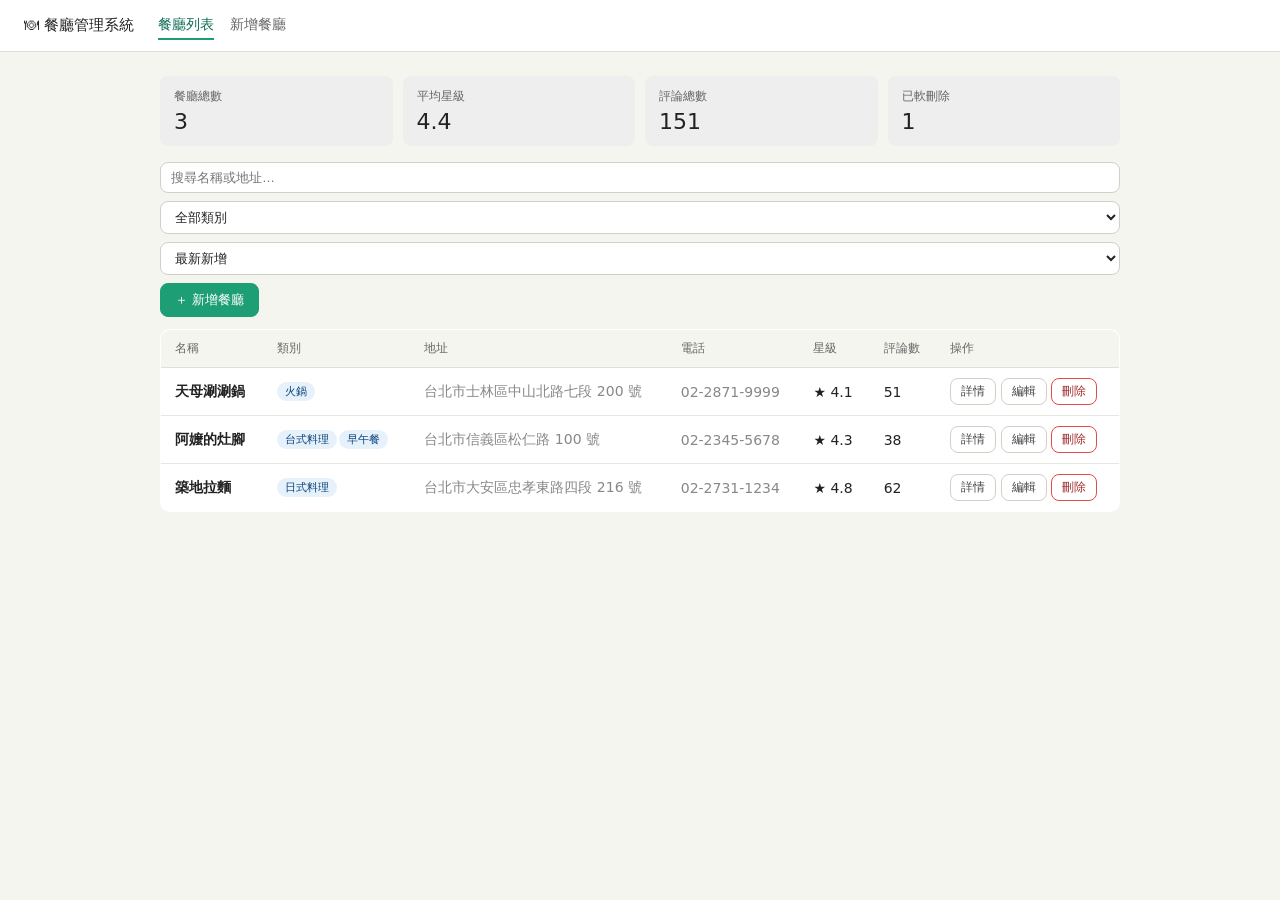
==== restaurant-management/index.html @ c37f197a "初版" ====
<!DOCTYPE html>
<html lang="zh-TW">

<head>
    <meta charset="UTF-8">
    <title>餐廳管理系統</title>
    <meta http-equiv="refresh" content="0;url=pages/list.html">
</head>

<body>
    <p>跳轉中… <a href="pages/list.html">點此前往</a></p>
</body>

</html>
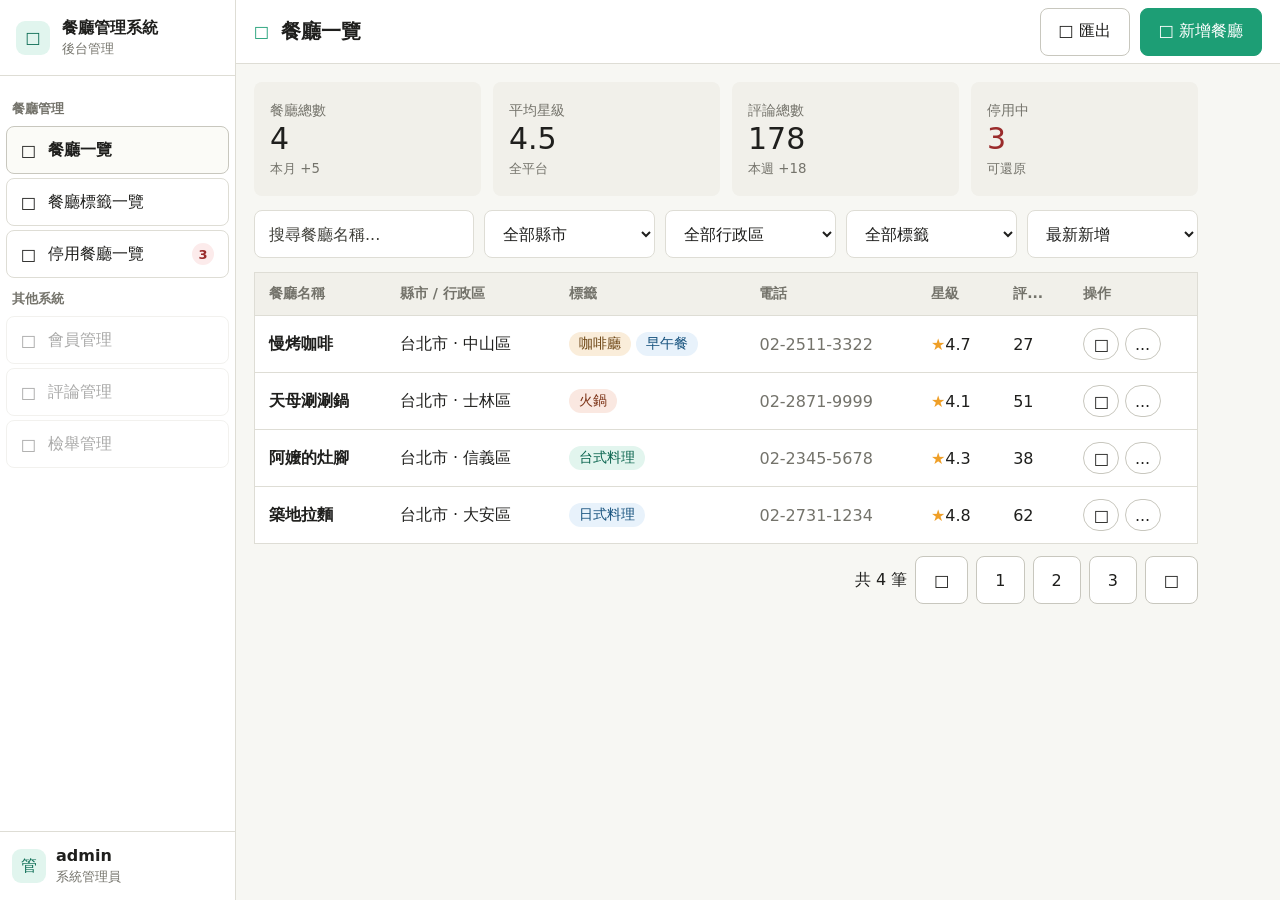
==== commit 5e5ff7c0: "一版" ====
--- a/restaurant-management/index.html
+++ b/restaurant-management/index.html
@@ -1,14 +1,64 @@
 <!DOCTYPE html>
 <html lang="zh-TW">
-
 <head>
     <meta charset="UTF-8">
+    <meta name="viewport" content="width=device-width, initial-scale=1.0">
     <title>餐廳管理系統</title>
-    <meta http-equiv="refresh" content="0;url=pages/list.html">
+    <link rel="stylesheet" href="css/style.css">
 </head>
+<body>
+    <div class="app-shell">
+        <aside class="sidebar" aria-label="後台導覽">
+            <div class="brand">
+                <span class="brand-icon">□</span>
+                <div>
+                    <strong>餐廳管理系統</strong>
+                    <span>後台管理</span>
+                </div>
+            </div>
 
-<body>
-    <p>跳轉中… <a href="pages/list.html">點此前往</a></p>
+            <nav>
+                <p class="nav-title">餐廳管理</p>
+                <button class="nav-item active" data-route="list"><span>□</span>餐廳一覽</button>
+                <button class="nav-item" data-route="tags"><span>□</span>餐廳標籤一覽</button>
+                <button class="nav-item" data-route="deleted"><span>□</span>停用餐廳一覽 <b id="deletedCount">0</b></button>
+
+                <p class="nav-title">其他系統</p>
+                <button class="nav-item disabled" disabled><span>□</span>會員管理</button>
+                <button class="nav-item disabled" disabled><span>□</span>評論管理</button>
+                <button class="nav-item disabled" disabled><span>□</span>檢舉管理</button>
+            </nav>
+
+            <div class="admin-box">
+                <span>管</span>
+                <div>
+                    <strong>admin</strong>
+                    <small>系統管理員</small>
+                </div>
+            </div>
+        </aside>
+
+        <main class="main">
+            <header class="topbar">
+                <h1 id="pageTitle"><span>□</span>餐廳一覽</h1>
+                <div id="pageActions" class="page-actions"></div>
+            </header>
+            <section id="app" class="content" aria-live="polite"></section>
+        </main>
+    </div>
+
+    <div id="modalRoot" class="modal-root" aria-hidden="true"></div>
+    <div id="toast" class="toast" role="status"></div>
+
+    <script src="js/models/RestaurantModel.js"></script>
+    <script src="js/views/RestaurantListView.js"></script>
+    <script src="js/views/RestaurantDetailView.js"></script>
+    <script src="js/views/RestaurantFormView.js"></script>
+    <script src="js/controllers/RestaurantListController.js"></script>
+    <script src="js/controllers/RestaurantDetailController.js"></script>
+    <script src="js/controllers/RestaurantFormController.js"></script>
+    <script>
+        RestaurantApp.init();
+    </script>
 </body>
-
-</html>+</html>
--- a/restaurant-management/css/style.css
+++ b/restaurant-management/css/style.css
@@ -0,0 +1,774 @@
+:root {
+    --bg: #f7f7f3;
+    --panel: #ffffff;
+    --soft: #f1f0ea;
+    --line: #deddd5;
+    --line-strong: #c8c7be;
+    --text: #1f1f1d;
+    --muted: #74736b;
+    --faint: #aaa89f;
+    --green: #0f6e56;
+    --green-2: #1d9e75;
+    --green-soft: #e1f5ee;
+    --red: #9a2b2b;
+    --red-soft: #fcebeb;
+    --amber: #8a560d;
+    --amber-soft: #fff5df;
+    --blue-soft: #e8f2fb;
+    --shadow: 0 18px 60px rgba(32, 32, 24, .18);
+}
+
+*,
+*::before,
+*::after {
+    box-sizing: border-box;
+}
+
+body {
+    margin: 0;
+    background: var(--bg);
+    color: var(--text);
+    font-family: system-ui, "Microsoft JhengHei", "Noto Sans TC", sans-serif;
+    font-size: 16px;
+}
+
+button,
+input,
+select,
+textarea {
+    font: inherit;
+}
+
+button {
+    cursor: pointer;
+}
+
+.app-shell {
+    display: grid;
+    grid-template-columns: 236px minmax(0, 1fr);
+    min-height: 100vh;
+}
+
+.sidebar {
+    background: var(--panel);
+    border-right: 1px solid var(--line);
+    display: flex;
+    flex-direction: column;
+}
+
+.brand {
+    height: 76px;
+    padding: 18px 16px;
+    border-bottom: 1px solid var(--line);
+    display: flex;
+    gap: 12px;
+    align-items: center;
+}
+
+.brand-icon,
+.admin-box > span {
+    width: 34px;
+    height: 34px;
+    border-radius: 9px;
+    background: var(--green-soft);
+    color: var(--green);
+    display: inline-grid;
+    place-items: center;
+    flex: 0 0 auto;
+}
+
+.brand strong,
+.admin-box strong {
+    display: block;
+    font-size: 16px;
+    line-height: 1.25;
+}
+
+.brand span:not(.brand-icon),
+.admin-box small {
+    color: var(--muted);
+    font-size: 13px;
+}
+
+nav {
+    padding: 12px 6px;
+}
+
+.nav-title {
+    margin: 12px 6px 8px;
+    color: var(--muted);
+    font-size: 13px;
+    font-weight: 700;
+}
+
+.nav-item {
+    width: 100%;
+    min-height: 48px;
+    border: 1px solid var(--line);
+    background: var(--panel);
+    color: var(--text);
+    border-radius: 8px;
+    margin: 4px 0;
+    padding: 0 14px;
+    display: flex;
+    align-items: center;
+    gap: 12px;
+    text-align: left;
+}
+
+.nav-item:hover,
+.nav-item.active {
+    border-color: var(--line-strong);
+    background: #fbfbf7;
+    font-weight: 700;
+}
+
+.nav-item b {
+    margin-left: auto;
+    min-width: 22px;
+    height: 22px;
+    border-radius: 999px;
+    background: var(--red-soft);
+    color: var(--red);
+    display: inline-grid;
+    place-items: center;
+    font-size: 13px;
+}
+
+.nav-item.disabled {
+    opacity: .38;
+    cursor: not-allowed;
+}
+
+.admin-box {
+    margin-top: auto;
+    padding: 14px 12px;
+    border-top: 1px solid var(--line);
+    display: flex;
+    gap: 10px;
+    align-items: center;
+}
+
+.main {
+    min-width: 0;
+}
+
+.topbar {
+    height: 64px;
+    background: var(--panel);
+    border-bottom: 1px solid var(--line);
+    padding: 0 18px;
+    display: flex;
+    align-items: center;
+    gap: 12px;
+}
+
+.topbar h1 {
+    margin: 0;
+    font-size: 20px;
+    display: flex;
+    align-items: center;
+    gap: 12px;
+}
+
+.topbar h1 span {
+    color: var(--green-2);
+    font-size: 16px;
+}
+
+.page-actions {
+    margin-left: auto;
+    display: flex;
+    gap: 10px;
+}
+
+.content {
+    padding: 18px;
+    max-width: 980px;
+}
+
+.stats-grid {
+    display: grid;
+    grid-template-columns: repeat(4, minmax(0, 1fr));
+    gap: 12px;
+    margin-bottom: 14px;
+}
+
+.stat-card {
+    min-height: 104px;
+    background: var(--soft);
+    border-radius: 8px;
+    padding: 18px 16px;
+}
+
+.stat-card span {
+    color: var(--muted);
+    font-size: 14px;
+}
+
+.stat-card strong {
+    display: block;
+    margin: 4px 0;
+    font-size: 30px;
+    line-height: 1;
+    font-weight: 500;
+}
+
+.stat-card small {
+    color: var(--muted);
+}
+
+.toolbar {
+    display: grid;
+    gap: 10px;
+    margin-bottom: 14px;
+}
+
+.filter-row {
+    display: grid;
+    grid-template-columns: minmax(220px, 1fr) repeat(4, minmax(140px, 1fr));
+    gap: 10px;
+}
+
+.deleted-filters {
+    grid-template-columns: minmax(220px, 1fr) repeat(2, minmax(160px, 1fr));
+}
+
+.input,
+.select,
+.textarea {
+    width: 100%;
+    min-height: 48px;
+    border: 1px solid var(--line);
+    border-radius: 8px;
+    background: var(--panel);
+    color: var(--text);
+    padding: 0 14px;
+}
+
+.textarea {
+    min-height: 78px;
+    padding-top: 10px;
+    resize: vertical;
+}
+
+.input::placeholder {
+    color: #3f3f39;
+}
+
+.btn {
+    min-height: 48px;
+    border: 1px solid var(--line-strong);
+    border-radius: 8px;
+    background: var(--panel);
+    color: var(--text);
+    padding: 0 18px;
+    display: inline-flex;
+    align-items: center;
+    justify-content: center;
+    gap: 8px;
+    text-decoration: none;
+    white-space: nowrap;
+}
+
+.btn:hover {
+    background: #fbfbf7;
+}
+
+.btn-primary {
+    border-color: var(--green-2);
+    background: var(--green-2);
+    color: #fff;
+}
+
+.btn-primary:hover {
+    background: var(--green);
+}
+
+.btn-danger {
+    color: var(--red);
+    border-color: #e6b8b8;
+}
+
+.btn-restore {
+    color: var(--green);
+    border-color: #9ad9c3;
+}
+
+.btn-icon {
+    width: 36px;
+    min-height: 32px;
+    padding: 0;
+    border-radius: 999px;
+}
+
+.table-wrap {
+    overflow-x: auto;
+    border: 1px solid var(--line);
+    background: var(--panel);
+}
+
+table {
+    width: 100%;
+    border-collapse: collapse;
+    min-width: 720px;
+}
+
+th,
+td {
+    border-bottom: 1px solid var(--line);
+    padding: 12px 14px;
+    text-align: left;
+    white-space: nowrap;
+    vertical-align: middle;
+}
+
+th {
+    background: var(--soft);
+    color: var(--muted);
+    font-size: 14px;
+}
+
+tbody tr {
+    cursor: pointer;
+}
+
+tbody tr:hover td {
+    background: #fbfbf7;
+}
+
+tr:last-child td {
+    border-bottom: 0;
+}
+
+.muted {
+    color: var(--muted);
+}
+
+.danger-text {
+    color: var(--red);
+}
+
+.stars {
+    color: #ef9f27;
+    letter-spacing: 0;
+}
+
+.tag {
+    display: inline-flex;
+    align-items: center;
+    max-width: 120px;
+    min-height: 24px;
+    border-radius: 999px;
+    padding: 2px 10px;
+    font-size: 14px;
+    background: var(--blue-soft);
+    color: #15517d;
+}
+
+.tag.food-taiwan {
+    background: #e2f5ee;
+    color: #0b654f;
+}
+
+.tag.hotpot,
+.tag.violation {
+    background: #fae8e1;
+    color: #7d3418;
+}
+
+.tag.cafe {
+    background: #faedda;
+    color: #6a4210;
+}
+
+.tag.closed {
+    background: var(--red-soft);
+    color: var(--red);
+}
+
+.tag.neutral {
+    background: #efeee8;
+    color: #5c5a52;
+}
+
+.pager {
+    display: flex;
+    justify-content: flex-end;
+    align-items: center;
+    gap: 8px;
+    margin-top: 12px;
+}
+
+.alert {
+    border: 1px solid #f0a126;
+    background: var(--amber-soft);
+    color: var(--amber);
+    border-radius: 8px;
+    padding: 16px;
+    margin-bottom: 14px;
+}
+
+.detail-header {
+    display: flex;
+    justify-content: space-between;
+    align-items: center;
+    gap: 12px;
+    margin-bottom: 14px;
+}
+
+.detail-title {
+    display: flex;
+    align-items: center;
+    gap: 10px;
+    flex-wrap: wrap;
+}
+
+.detail-title h2 {
+    margin: 0;
+    font-size: 22px;
+}
+
+.detail-grid {
+    display: grid;
+    grid-template-columns: minmax(0, 2fr) minmax(280px, 1fr);
+    gap: 14px;
+}
+
+.card {
+    background: var(--panel);
+    border: 1px solid var(--line);
+    border-radius: 8px;
+    padding: 16px;
+    margin-bottom: 14px;
+}
+
+.card h3 {
+    margin: 0 0 12px;
+    padding-bottom: 10px;
+    border-bottom: 1px solid var(--line);
+    font-size: 17px;
+}
+
+.info-row {
+    display: grid;
+    grid-template-columns: 110px minmax(0, 1fr);
+    gap: 12px;
+    padding: 10px 0;
+    border-bottom: 1px solid #efeee8;
+}
+
+.info-row:last-child {
+    border-bottom: 0;
+}
+
+.info-key {
+    color: var(--muted);
+}
+
+.hours-grid {
+    display: grid;
+    grid-template-columns: repeat(7, minmax(74px, 1fr));
+    gap: 6px;
+}
+
+.hour-day {
+    border-radius: 8px;
+    background: var(--soft);
+    padding: 8px 6px;
+    text-align: center;
+    min-height: 78px;
+}
+
+.hour-day b {
+    display: block;
+    margin-bottom: 6px;
+}
+
+.tag-page-row {
+    display: grid;
+    grid-template-columns: minmax(240px, 1fr) auto;
+    gap: 10px;
+    margin-bottom: 12px;
+}
+
+.hint {
+    color: var(--muted);
+    margin-bottom: 12px;
+    font-size: 14px;
+}
+
+.tag-grid {
+    display: grid;
+    grid-template-columns: repeat(3, minmax(0, 1fr));
+    gap: 12px;
+}
+
+.tag-card {
+    min-height: 78px;
+    border: 1px solid var(--line);
+    background: var(--panel);
+    border-radius: 8px;
+    padding: 14px 16px;
+    display: flex;
+    justify-content: space-between;
+    align-items: center;
+    gap: 12px;
+}
+
+.tag-card.inactive {
+    opacity: .56;
+    border-style: dashed;
+}
+
+.divider {
+    display: grid;
+    grid-template-columns: 1fr auto 1fr;
+    gap: 12px;
+    align-items: center;
+    color: var(--muted);
+    margin: 18px 0 12px;
+}
+
+.divider::before,
+.divider::after {
+    content: "";
+    height: 1px;
+    background: var(--line);
+}
+
+.modal-root {
+    position: fixed;
+    inset: 0;
+    z-index: 10;
+    display: none;
+    align-items: flex-start;
+    justify-content: center;
+    padding: 28px 14px;
+    background: rgba(20, 20, 16, .4);
+}
+
+.modal-root.open {
+    display: flex;
+}
+
+.modal {
+    width: min(780px, 100%);
+    max-height: calc(100vh - 56px);
+    overflow: auto;
+    background: var(--panel);
+    border-radius: 8px;
+    box-shadow: var(--shadow);
+}
+
+.modal-head,
+.modal-foot {
+    position: sticky;
+    background: var(--panel);
+    z-index: 1;
+    display: flex;
+    align-items: center;
+    gap: 10px;
+    padding: 14px 18px;
+}
+
+.modal-head {
+    top: 0;
+    border-bottom: 1px solid var(--line);
+    justify-content: space-between;
+}
+
+.modal-foot {
+    bottom: 0;
+    border-top: 1px solid var(--line);
+    justify-content: flex-end;
+}
+
+.modal-body {
+    padding: 18px;
+}
+
+.form-section {
+    margin-bottom: 20px;
+}
+
+.form-section h3 {
+    margin: 0 0 12px;
+    padding-bottom: 8px;
+    border-bottom: 1px solid var(--line);
+    font-size: 16px;
+}
+
+.form-grid {
+    display: grid;
+    grid-template-columns: repeat(2, minmax(0, 1fr));
+    gap: 12px;
+}
+
+.field {
+    display: grid;
+    gap: 6px;
+}
+
+.field label {
+    color: var(--muted);
+    font-size: 14px;
+    font-weight: 700;
+}
+
+.required {
+    color: var(--red);
+}
+
+.choice-grid {
+    display: flex;
+    flex-wrap: wrap;
+    gap: 8px;
+}
+
+.choice {
+    border: 1px solid var(--line);
+    background: var(--panel);
+    border-radius: 999px;
+    min-height: 36px;
+    padding: 0 14px;
+}
+
+.choice.active {
+    border-color: #70c8aa;
+    background: var(--green-soft);
+    color: var(--green);
+    font-weight: 700;
+}
+
+.hours-form {
+    display: grid;
+    gap: 10px;
+}
+
+.hour-form-row {
+    display: grid;
+    grid-template-columns: 54px 86px minmax(0, 1fr);
+    gap: 10px;
+    align-items: center;
+}
+
+.slot-row {
+    display: grid;
+    grid-template-columns: 1fr auto 1fr auto;
+    gap: 8px;
+    align-items: center;
+    margin-bottom: 6px;
+}
+
+.slot-row .input {
+    min-height: 38px;
+}
+
+.switch {
+    display: inline-flex;
+    align-items: center;
+    gap: 6px;
+    color: var(--muted);
+}
+
+.switch input {
+    width: 18px;
+    height: 18px;
+}
+
+.image-placeholders {
+    display: flex;
+    flex-wrap: wrap;
+    gap: 10px;
+}
+
+.image-box {
+    width: 74px;
+    height: 74px;
+    border: 1px dashed var(--line-strong);
+    border-radius: 8px;
+    display: grid;
+    place-items: center;
+    color: var(--muted);
+    background: #fbfbf7;
+    text-align: center;
+    font-size: 13px;
+}
+
+.toast {
+    position: fixed;
+    right: 16px;
+    bottom: 16px;
+    background: #25251f;
+    color: #fff;
+    border-radius: 8px;
+    padding: 12px 14px;
+    opacity: 0;
+    transform: translateY(8px);
+    transition: .18s ease;
+    pointer-events: none;
+}
+
+.toast.show {
+    opacity: 1;
+    transform: translateY(0);
+}
+
+@media (max-width: 900px) {
+    .app-shell {
+        grid-template-columns: 1fr;
+    }
+
+    .sidebar {
+        position: static;
+    }
+
+    .admin-box {
+        display: none;
+    }
+
+    nav {
+        display: grid;
+        grid-template-columns: repeat(3, minmax(0, 1fr));
+        gap: 8px;
+    }
+
+    .nav-title,
+    .nav-item.disabled {
+        display: none;
+    }
+
+    .stats-grid,
+    .filter-row,
+    .deleted-filters,
+    .detail-grid,
+    .tag-grid {
+        grid-template-columns: 1fr;
+    }
+
+    .content {
+        padding: 14px;
+    }
+}
+
+@media (max-width: 620px) {
+    .topbar,
+    .detail-header,
+    .page-actions,
+    .tag-page-row,
+    .form-grid,
+    .hour-form-row {
+        display: grid;
+        grid-template-columns: 1fr;
+        height: auto;
+    }
+
+    .topbar {
+        padding: 14px;
+    }
+
+    .hours-grid {
+        grid-template-columns: repeat(2, minmax(0, 1fr));
+    }
+}
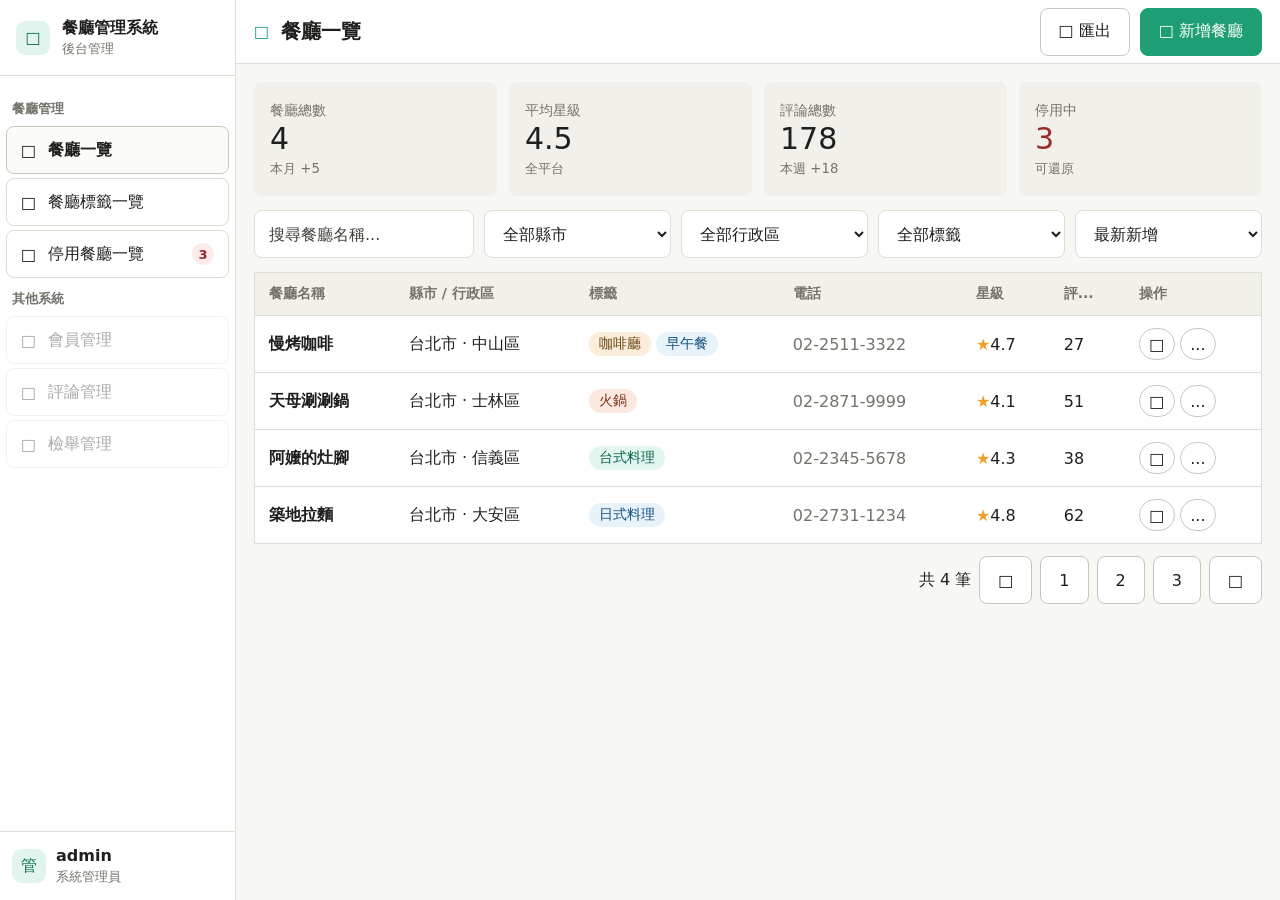
==== commit ade40147: "餐廳圖片點擊可放大 停用餐廳編輯功能(補) 右側主畫面置中" ====
--- a/restaurant-management/index.html
+++ b/restaurant-management/index.html
@@ -40,8 +40,10 @@
 
         <main class="main">
             <header class="topbar">
-                <h1 id="pageTitle"><span>□</span>餐廳一覽</h1>
-                <div id="pageActions" class="page-actions"></div>
+                <div class="topbar-inner">
+                    <h1 id="pageTitle"><span>□</span>餐廳一覽</h1>
+                    <div id="pageActions" class="page-actions"></div>
+                </div>
             </header>
             <section id="app" class="content" aria-live="polite"></section>
         </main>
--- a/restaurant-management/css/style.css
+++ b/restaurant-management/css/style.css
@@ -158,6 +158,12 @@
     background: var(--panel);
     border-bottom: 1px solid var(--line);
     padding: 0 18px;
+}
+
+.topbar-inner {
+    width: min(100%, 1100px);
+    height: 100%;
+    margin: 0 auto;
     display: flex;
     align-items: center;
     gap: 12px;
@@ -184,7 +190,8 @@
 
 .content {
     padding: 18px;
-    max-width: 980px;
+    width: min(100%, 1100px);
+    margin: 0 auto;
 }
 
 .stats-grid {
@@ -677,15 +684,61 @@
     height: 18px;
 }
 
-.image-placeholders {
-    display: flex;
-    flex-wrap: wrap;
+.image-manager {
+    display: grid;
+    grid-template-columns: repeat(2, minmax(0, 1fr));
+    gap: 12px;
+}
+
+.image-uploader {
+    border: 1px solid var(--line);
+    border-radius: 8px;
+    padding: 14px;
+    background: #fbfbf7;
+    display: grid;
+    gap: 12px;
+}
+
+.image-uploader p {
+    color: var(--muted);
+    margin: 6px 0 0;
+    line-height: 1.5;
+    font-size: 14px;
+}
+
+.image-preview-list {
+    display: grid;
     gap: 10px;
-}
-
-.image-box {
-    width: 74px;
-    height: 74px;
+    margin-top: 12px;
+}
+
+.image-preview-card {
+    border: 1px solid var(--line);
+    border-radius: 8px;
+    padding: 10px;
+    display: grid;
+    grid-template-columns: 168px minmax(0, 1fr);
+    gap: 12px;
+    align-items: center;
+    background: var(--panel);
+}
+
+.image-preview-card img {
+    width: 100%;
+    aspect-ratio: 16 / 9;
+    object-fit: cover;
+    border-radius: 6px;
+    background: var(--soft);
+}
+
+.image-preview-card p {
+    color: var(--muted);
+    margin: 6px 0 10px;
+    font-size: 14px;
+}
+
+.image-empty {
+    min-height: 74px;
     border: 1px dashed var(--line-strong);
     border-radius: 8px;
     display: grid;
@@ -693,7 +746,117 @@
     color: var(--muted);
     background: #fbfbf7;
     text-align: center;
-    font-size: 13px;
+    padding: 14px;
+}
+
+.detail-image-grid {
+    display: grid;
+    grid-template-columns: minmax(0, 2fr) minmax(180px, 1fr);
+    gap: 12px;
+}
+
+.detail-image-button {
+    position: relative;
+    display: block;
+    width: 100%;
+    padding: 0;
+    border: 0;
+    background: none;
+    border-radius: 8px;
+    overflow: hidden;
+    text-align: left;
+}
+
+.detail-image-button img {
+    width: 100%;
+    object-fit: cover;
+    border-radius: 8px;
+    border: 1px solid var(--line);
+    background: var(--soft);
+    display: block;
+    transition: transform .18s ease, filter .18s ease;
+}
+
+.detail-image-button:hover img {
+    transform: scale(1.015);
+}
+
+.detail-image-button.cover img {
+    aspect-ratio: 16 / 9;
+}
+
+.detail-env-list {
+    display: grid;
+    grid-template-columns: repeat(2, minmax(0, 1fr));
+    gap: 8px;
+}
+
+.detail-image-button.environment img {
+    aspect-ratio: 3 / 2;
+}
+
+.detail-image-button.has-more img {
+    filter: brightness(.54);
+}
+
+.image-more-overlay {
+    position: absolute;
+    inset: 0;
+    display: grid;
+    place-items: center;
+    color: #fff;
+    font-size: 34px;
+    font-weight: 700;
+    text-shadow: 0 2px 12px rgba(0, 0, 0, .38);
+}
+
+.lightbox-modal,
+.gallery-modal {
+    width: min(1120px, calc(100vw - 28px));
+}
+
+.lightbox-body {
+    padding: 18px;
+    display: grid;
+    place-items: center;
+    background: #11110f;
+}
+
+.lightbox-image {
+    width: auto;
+    max-width: 100%;
+    max-height: calc(100vh - 180px);
+    object-fit: contain;
+    border-radius: 6px;
+    background: #000;
+}
+
+.gallery-body {
+    padding: 18px;
+    display: grid;
+    grid-template-columns: repeat(2, minmax(0, 1fr));
+    gap: 14px;
+}
+
+.gallery-item {
+    margin: 0;
+    border: 1px solid var(--line);
+    border-radius: 8px;
+    overflow: hidden;
+    background: #fbfbf7;
+}
+
+.gallery-item img {
+    width: 100%;
+    aspect-ratio: 3 / 2;
+    object-fit: cover;
+    display: block;
+}
+
+.gallery-item figcaption {
+    padding: 10px 12px;
+    color: var(--muted);
+    font-size: 14px;
 }
 
 .toast {
@@ -743,7 +906,9 @@
     .filter-row,
     .deleted-filters,
     .detail-grid,
-    .tag-grid {
+    .tag-grid,
+    .image-manager,
+    .detail-image-grid {
         grid-template-columns: 1fr;
     }
 
@@ -753,7 +918,7 @@
 }
 
 @media (max-width: 620px) {
-    .topbar,
+    .topbar-inner,
     .detail-header,
     .page-actions,
     .tag-page-row,
@@ -765,10 +930,28 @@
     }
 
     .topbar {
+        padding: 0;
+        height: auto;
+    }
+
+    .topbar-inner {
         padding: 14px;
+        height: auto;
     }
 
     .hours-grid {
         grid-template-columns: repeat(2, minmax(0, 1fr));
     }
-}
+
+    .image-preview-card {
+        grid-template-columns: 1fr;
+    }
+
+    .detail-env-list {
+        grid-template-columns: 1fr;
+    }
+
+    .gallery-body {
+        grid-template-columns: 1fr;
+    }
+}
